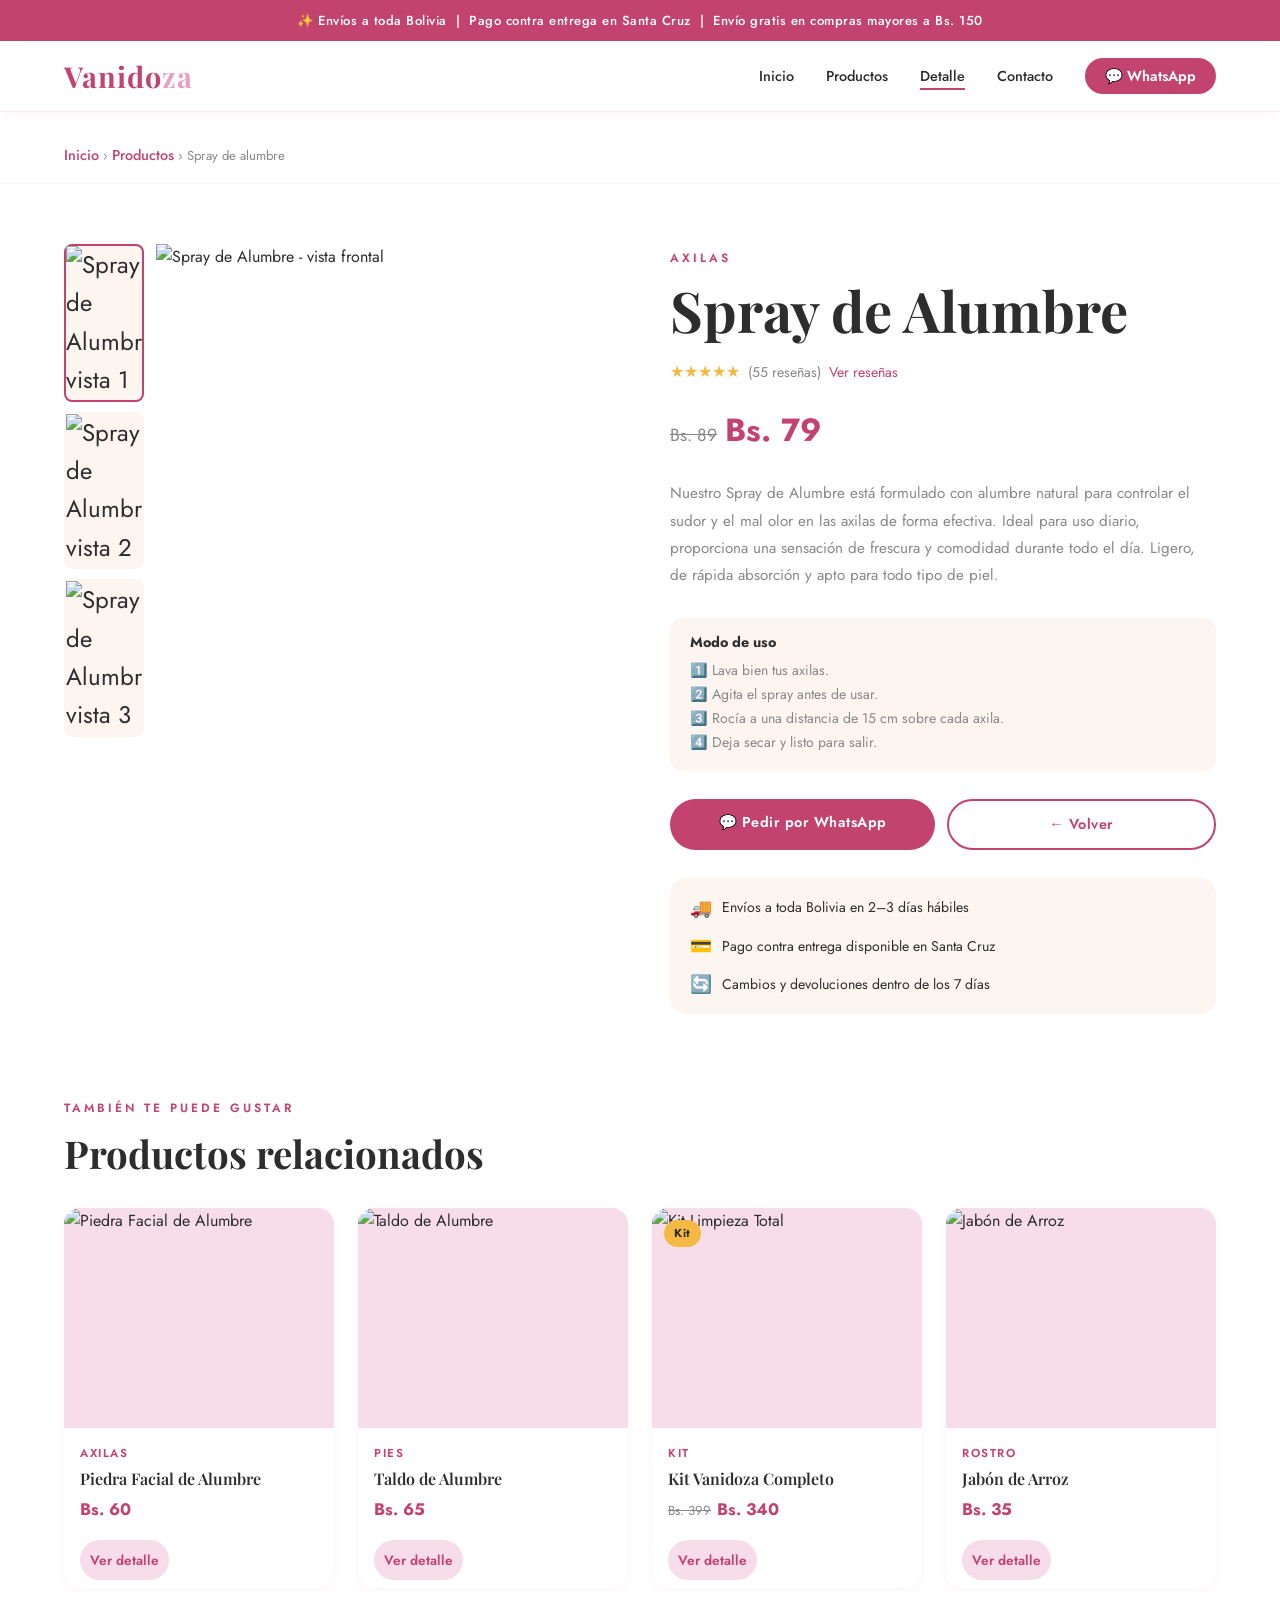
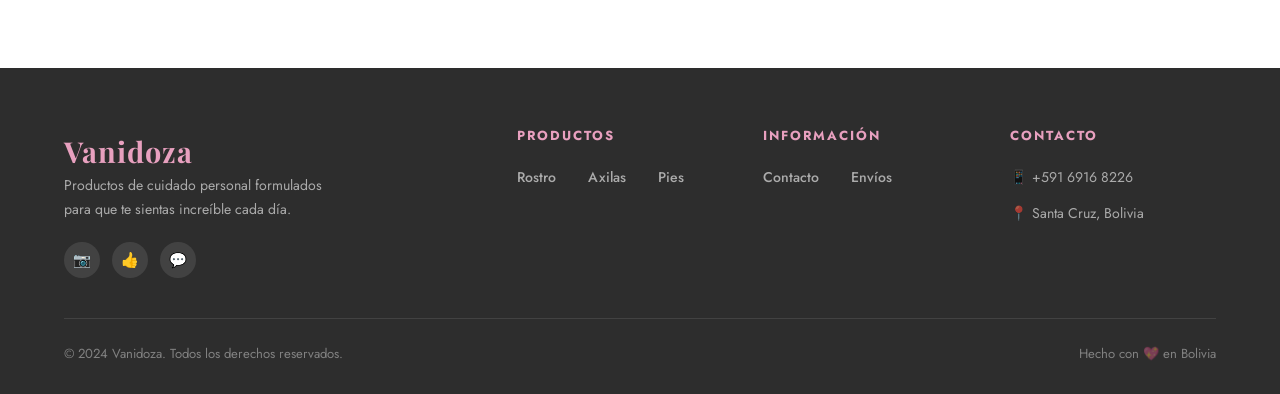
==== spray.html @ f446e94e "Add files via upload" ====
<!DOCTYPE html>
<html lang="es">
<head>
  <meta charset="UTF-8" />
  <meta name="viewport" content="width=device-width, initial-scale=1.0" />
  <meta name="description" content="Desodorante de Spray de Alumbre Vanidoza - 100% natural, unisex, 100ml. Envíos a toda Bolivia." />
  <title>Spray de Alumbre – Vanidoza</title>
  <link rel="stylesheet" href="styles.css" />
</head>
<body>

  <!-- Banner superior -->
  <div class="banner-top">
    ✨ Envíos a toda Bolivia &nbsp;|&nbsp; Pago contra entrega en Santa Cruz &nbsp;|&nbsp; Envío gratis en compras mayores a Bs. 150
  </div>

  <!-- Header -->
  <header>
    <div class="contenedor header-inner">
      <a href="index.html" class="logo">Vanido<span>za</span></a>
      <nav id="nav-principal">
        <ul id="nav-menu">
          <li><a href="index.html">Inicio</a></li>
          <li><a href="productos.html">Productos</a></li>
          <li><a href="producto.html" class="activo">Detalle</a></li>
          <li><a href="contacto.html">Contacto</a></li>
          <li>
            <a href="https://wa.me/59169168226?text=Hola,%20quiero%20hacer%20un%20pedido"
               class="nav-whatsapp" target="_blank" rel="noopener noreferrer">
              💬 WhatsApp
            </a>
          </li>
        </ul>
      </nav>
      <button class="menu-toggle" id="menu-toggle" aria-label="Abrir menú" aria-expanded="false">
        <span></span><span></span><span></span>
      </button>
    </div>
  </header>

  <!-- Breadcrumb -->
  <div style="padding: 16px 0; border-bottom: 1px solid rgba(232,160,191,0.15);">
    <div class="contenedor">
      <nav class="breadcrumb" aria-label="Ruta de navegación">
        <a href="index.html">Inicio</a> › 
        <a href="productos.html">Productos</a> › 
        Spray de alumbre
      </nav>
    </div>
  </div>

  <!-- Detalle del producto -->
  <main class="detalle-seccion">
    <div class="contenedor">
      <div class="detalle-grid">

        <!-- Galería -->
        <div class="detalle-galeria" aria-label="Galería de imágenes del producto">
          <!-- Thumbnails -->
          <div class="galeria-thumbs">
            <div class="thumb activo" role="button" tabindex="0" aria-label="Ver imagen 1"><img src="imagenes/spray/Spray.png" alt="Spray de Alumbre vista 1"></div>
            <div class="thumb" role="button" tabindex="0" aria-label="Ver imagen 2"><img src="imagenes/spray/Resultados.png" alt="Spray de Alumbre vista 2"></div>
            <div class="thumb" role="button" tabindex="0" aria-label="Ver imagen 3"><img src="imagenes/spray/Compración.png" alt="Spray de Alumbre vista 3"></div>
          </div>
          <!-- Imagen principal -->
          
          <img src="imagenes/spray/Spray.png" alt="Spray de Alumbre - vista frontal" id="img-principal">
        </div>

        <!-- Información del producto -->
        <div class="detalle-info">
          <span class="etiqueta-seccion">Axilas</span>
          <h1 class="detalle-nombre">Spray de Alumbre</h1>

          <!-- Estrellas y reseñas -->
          <div class="detalle-estrellas" aria-label="Calificación: 5 de 5 estrellas, 55 reseñas">
            <span style="color:#f4b942; font-size:1rem;">★★★★★</span>
            <span>(55 reseñas)</span>
            <span style="color:var(--rosa-oscuro); cursor:pointer;">Ver reseñas</span>
          </div>

          <!-- Precio -->
          <div class="detalle-precio" aria-label="Precio: Bs. 79, antes Bs. 89">
            <span class="antes">Bs. 89</span>Bs. 79
          </div>

          <!-- Descripción -->
          <p class="detalle-desc">
            Nuestro Spray de Alumbre está formulado con alumbre natural para controlar el sudor y el mal olor en las axilas de forma efectiva. Ideal para uso diario, proporciona una sensación de frescura y comodidad durante todo el día. Ligero, de rápida absorción y apto para todo tipo de piel.
          </p>

          <!-- Modo de uso -->
          <div style="background:var(--crema); border-radius:12px; padding:16px 20px; margin-bottom:28px;">
            <h3 style="font-size:0.9rem; margin-bottom:8px; font-family:'Jost',sans-serif;">Modo de uso</h3>
            <p style="font-size:0.88rem; color:var(--gris-claro); line-height:1.7;">
              1️⃣ Lava bien tus axilas. <br>
              2️⃣ Agita el spray antes de usar. <br>
              3️⃣ Rocía a una distancia de 15 cm sobre cada axila. <br>
              4️⃣ Deja secar y listo para salir.
            </p>
          </div>

          <!-- Botones de acción -->
          <div class="detalle-acciones">
            <a href="https://wa.me/59169168226?text=Hola,%20quiero%20pedir%20el%20Spray%20de%20Alumbre"
               class="btn btn-principal"
               target="_blank"
               rel="noopener noreferrer">
              💬 Pedir por WhatsApp
            </a>
            <a href="productos.html" class="btn btn-secundario">← Volver</a>
          </div>

          <!-- Info de envío -->
          <div class="detalle-envio" aria-label="Información de envío">
            <div class="detalle-envio-item">
              <span>🚚</span>
              <span>Envíos a toda Bolivia en 2–3 días hábiles</span>
            </div>
            <div class="detalle-envio-item">
              <span>💳</span>
              <span>Pago contra entrega disponible en Santa Cruz</span>
            </div>
            <div class="detalle-envio-item">
              <span>🔄</span>
              <span>Cambios y devoluciones dentro de los 7 días</span>
            </div>
          </div>
        </div>

      </div><!-- fin detalle-grid -->

      <!-- Productos relacionados -->
      <section style="margin-top: 80px;" aria-labelledby="titulo-relacionados">
        <div class="seccion-titulo" style="text-align:left; margin-bottom:32px;">
          <span class="etiqueta-seccion">También te puede gustar</span>
          <h2 id="titulo-relacionados">Productos relacionados</h2>
        </div>

        <div style="display:grid; grid-template-columns: repeat(4,1fr); gap:24px;" 
             class="relacionados-grid">

          <article class="producto-card">
            <div class="producto-img-wrap">
              <img src="imagenes/piedra/piedrita.png" alt="Piedra Facial de Alumbre">
            </div>
            <div class="producto-info">
              <p class="producto-categoria">Axilas</p>
              <h3 class="producto-nombre">Piedra Facial de Alumbre</h3>
              <p class="producto-precio">Bs. 60</p>
            </div>
            <div class="producto-footer">
              <a href="facial.html" class="btn-carrito">Ver detalle</a>
            </div>
          </article>

          <article class="producto-card">
            <div class="producto-img-wrap">
              <img src="imagenes/talco/talco.png" alt="Taldo de Alumbre">
            </div>
            <div class="producto-info">
              <p class="producto-categoria">Pies</p>
              <h3 class="producto-nombre">Taldo de Alumbre</h3>
              <p class="producto-precio">Bs. 65</p>
            </div>
            <div class="producto-footer">
              <a href="talco.html" class="btn-carrito">Ver detalle</a>
            </div>
          </article>

          <article class="producto-card">
            <div class="producto-img-wrap">
              <img src="imagenes/kit/4. Kit Limpieza total/1.png" alt="Kit Limpieza Total">
              <span class="producto-badge" style="background:#f4b942;color:#2D2D2D;">Kit</span>
            </div>
            <div class="producto-info">
              <p class="producto-categoria">Kit</p>
              <h3 class="producto-nombre">Kit Vanidoza Completo</h3>
              <p class="producto-precio"><span class="precio-antes">Bs. 399</span>Bs. 340</p>
            </div>
            <div class="producto-footer">
              <a href="kit.html" class="btn-carrito">Ver detalle</a>
            </div>
          </article>

          <article class="producto-card">
            <div class="producto-img-wrap">
              <img src="imagenes/arroz/arroz.png" alt="Jabón de Arroz">
            </div>
            <div class="producto-info">
              <p class="producto-categoria">Rostro</p>
              <h3 class="producto-nombre">Jabón de Arroz</h3>
              <p class="producto-precio">Bs. 35</p>
            </div>
            <div class="producto-footer">
              <a href="arroz.html" class="btn-carrito">Ver detalle</a>
            </div>
          </article>

        </div>
      </section>

    </div>
  </main>

  <!-- Footer -->
  <footer>
    <div class="contenedor">
      <div class="footer-grid">
        <div class="footer-brand">
          <a href="index.html" class="logo">Vanido<span>za</span></a>
          <p>Productos de cuidado personal formulados para que te sientas increíble cada día.</p>
          <div class="footer-redes">
            <a href="https://instagram.com" class="red-social" target="_blank" rel="noopener noreferrer" aria-label="Instagram">📷</a>
            <a href="https://facebook.com" class="red-social" target="_blank" rel="noopener noreferrer" aria-label="Facebook">👍</a>
            <a href="https://wa.me/59169168226" class="red-social" target="_blank" rel="noopener noreferrer" aria-label="WhatsApp">💬</a>
          </div>
        </div>
        <nav class="footer-col" aria-label="Categorías">
          <h4>Productos</h4>
          <ul>
            <li><a href="productos.html?categoria=rostro">Rostro</a></li>
            <li><a href="productos.html?categoria=axilas">Axilas</a></li>
            <li><a href="productos.html?categoria=pies">Pies</a></li>
          </ul>
        </nav>
        <nav class="footer-col" aria-label="Información">
          <h4>Información</h4>
          <ul>
            <li><a href="contacto.html">Contacto</a></li>
            <li><a href="contacto.html#envios">Envíos</a></li>
          </ul>
        </nav>
        <div class="footer-col">
          <h4>Contacto</h4>
          <ul>
            <li><a href="https://wa.me/59169168226" target="_blank" rel="noopener noreferrer">📱 +591 6916 8226</a></li>
            <li><a href="contacto.html">📍 Santa Cruz, Bolivia</a></li>
          </ul>
        </div>
      </div>
      <div class="footer-bottom">
        <p>© 2024 Vanidoza. Todos los derechos reservados.</p>
        <p>Hecho con 💖 en Bolivia</p>
      </div>
    </div>
  </footer>

  <script>
    /* Menú hamburguesa */
    document.getElementById('menu-toggle').addEventListener('click', function() {
      const menu = document.getElementById('nav-menu');
      const abierto = menu.classList.toggle('abierto');
      this.setAttribute('aria-expanded', abierto);
    });

    /* Galería: cambio de imagen al hacer clic en thumbnail */
    const thumbs = document.querySelectorAll('.thumb');
const imagenes = [
  'imagenes/spray/Spray.png',   // ← ruta de tu imagen 1
  'imagenes/spray/Resultados.png',  // ← ruta de tu imagen 2
  'imagenes/spray/Compración.png'   // ← ruta de tu imagen 3
];

thumbs.forEach((thumb, i) => {
  thumb.addEventListener('click', () => {
    thumbs.forEach(t => t.classList.remove('activo'));
    thumb.classList.add('activo');
    document.getElementById('img-principal').src = imagenes[i]; // ← cambia src, no textContent
  });

  thumb.addEventListener('keydown', (e) => {
    if (e.key === 'Enter' || e.key === ' ') thumb.click();
  });
});
  </script>

</body>
</html>
---- styles.css ----
/* =============================================
   VANIDOZA - Hoja de estilos principal
   Paleta: Rosa palo, crema, blanco, rosa oscuro
   ============================================= */

@import url('https://fonts.googleapis.com/css2?family=Playfair+Display:ital,wght@0,400;0,600;0,700;1,400&family=Jost:wght@300;400;500;600&display=swap');

/* ---- Variables ---- */
:root {
  --blanco: #FFFFFF;
  --crema: #FDF6F0;
  --rosa-palo: #E8A0BF;
  --rosa-oscuro: #C2446E;
  --rosa-suave: #f7dcea;
  --gris-texto: #2D2D2D;
  --gris-claro: #888;
  --sombra: 0 4px 20px rgba(194, 68, 110, 0.10);
  --sombra-hover: 0 8px 32px rgba(194, 68, 110, 0.20);
  --radio: 16px;
  --transicion: all 0.3s ease;
}

/* ---- Reset & Base ---- */
*, *::before, *::after {
  box-sizing: border-box;
  margin: 0;
  padding: 0;
}

html {
  scroll-behavior: smooth;
}

body {
  font-family: 'Jost', sans-serif;
  background-color: var(--blanco);
  color: var(--gris-texto);
  font-size: 16px;
  line-height: 1.6;
}

img {
  max-width: 100%;
  height: auto;
  display: block;
}

a {
  text-decoration: none;
  color: inherit;
}

ul {
  list-style: none;
}

/* ---- Tipografía ---- */
h1, h2, h3, h4 {
  font-family: 'Playfair Display', serif;
  line-height: 1.2;
}

h1 { font-size: clamp(2rem, 5vw, 3.5rem); }
h2 { font-size: clamp(1.6rem, 3vw, 2.4rem); }
h3 { font-size: 1.2rem; }

/* ---- Utilidades ---- */
.contenedor {
  max-width: 1200px;
  margin: 0 auto;
  padding: 0 24px;
}

.btn {
  display: inline-block;
  padding: 12px 28px;
  border-radius: 50px;
  font-family: 'Jost', sans-serif;
  font-weight: 600;
  font-size: 0.9rem;
  letter-spacing: 0.5px;
  cursor: pointer;
  transition: var(--transicion);
  border: none;
}

.btn-principal {
  background: var(--rosa-oscuro);
  color: var(--blanco);
}

.btn-principal:hover {
  background: #a3305a;
  transform: translateY(-2px);
  box-shadow: var(--sombra-hover);
}

.btn-secundario {
  background: transparent;
  color: var(--rosa-oscuro);
  border: 2px solid var(--rosa-oscuro);
}

.btn-secundario:hover {
  background: var(--rosa-oscuro);
  color: var(--blanco);
  transform: translateY(-2px);
}

.etiqueta-seccion {
  display: inline-block;
  font-family: 'Jost', sans-serif;
  font-size: 0.75rem;
  font-weight: 600;
  letter-spacing: 3px;
  text-transform: uppercase;
  color: var(--rosa-oscuro);
  margin-bottom: 12px;
}

/* ============================================
   HEADER & NAVEGACIÓN
   ============================================ */
header {
  position: sticky;
  top: 0;
  z-index: 100;
  background: rgba(255,255,255,0.95);
  backdrop-filter: blur(10px);
  border-bottom: 1px solid rgba(232, 160, 191, 0.2);
  box-shadow: 0 2px 12px rgba(194,68,110,0.06);
}

.header-inner {
  display: flex;
  align-items: center;
  justify-content: space-between;
  height: 70px;
}

.logo {
  font-family: 'Playfair Display', serif;
  font-size: 1.8rem;
  font-weight: 700;
  color: var(--rosa-oscuro);
  letter-spacing: 1px;
}

.logo span {
  color: var(--rosa-palo);
}

nav ul {
  display: flex;
  gap: 32px;
  align-items: center;
}

nav a {
  font-size: 0.9rem;
  font-weight: 500;
  color: var(--gris-texto);
  transition: var(--transicion);
  position: relative;
}

nav a::after {
  content: '';
  position: absolute;
  bottom: -4px;
  left: 0;
  width: 0;
  height: 2px;
  background: var(--rosa-oscuro);
  transition: var(--transicion);
}

nav a:hover::after,
nav a.activo::after {
  width: 100%;
}

nav a:hover {
  color: var(--rosa-oscuro);
}

.nav-whatsapp {
  background: var(--rosa-oscuro);
  color: var(--blanco) !important;
  padding: 8px 20px;
  border-radius: 50px;
  font-weight: 600 !important;
}

.nav-whatsapp:hover {
  background: #a3305a;
  transform: translateY(-1px);
}

.nav-whatsapp::after {
  display: none !important;
}

/* Menú hamburguesa */
.menu-toggle {
  display: none;
  flex-direction: column;
  gap: 5px;
  cursor: pointer;
  background: none;
  border: none;
  padding: 4px;
}

.menu-toggle span {
  display: block;
  width: 24px;
  height: 2px;
  background: var(--gris-texto);
  transition: var(--transicion);
}

/* ============================================
   BANNER / ANUNCIO SUPERIOR
   ============================================ */
.banner-top {
  background: var(--rosa-oscuro);
  color: var(--blanco);
  text-align: center;
  padding: 10px 24px;
  font-size: 0.82rem;
  font-weight: 500;
  letter-spacing: 0.5px;
}

/* ============================================
   HERO
   ============================================ */
.hero {
  background: linear-gradient(135deg, var(--crema) 0%, var(--rosa-suave) 100%);
  padding: 80px 0 60px;
  overflow: hidden;
  position: relative;
}

.hero::before {
  content: '';
  position: absolute;
  width: 400px;
  height: 400px;
  background: radial-gradient(circle, rgba(232,160,191,0.3) 0%, transparent 70%);
  top: -100px;
  right: -100px;
  border-radius: 50%;
}

.hero-inner {
  display: grid;
  grid-template-columns: 1fr 1fr;
  gap: 48px;
  align-items: center;
}

.hero-texto h1 {
  margin-bottom: 20px;
  color: var(--gris-texto);
}

.hero-texto h1 em {
  font-style: italic;
  color: var(--rosa-oscuro);
}

.hero-texto p {
  font-size: 1.05rem;
  color: var(--gris-claro);
  margin-bottom: 32px;
  max-width: 420px;
}

.hero-botones {
  display: flex;
  gap: 16px;
  flex-wrap: wrap;
}

.hero-imagen {
  position: relative;
  display: flex;
  justify-content: center;
}

.hero-img-placeholder {
  width: 100%;
  max-width: 460px;
  aspect-ratio: 4/3;
  background: linear-gradient(135deg, var(--rosa-palo) 0%, var(--rosa-oscuro) 100%);
  border-radius: 24px;
  display: flex;
  align-items: center;
  justify-content: center;
  font-family: 'Playfair Display', serif;
  font-size: 1.1rem;
  color: rgba(255,255,255,0.8);
  box-shadow: var(--sombra-hover);
  overflow: hidden;
}

.hero-img-placeholder img {
  width: 100%;
  height: 100%;
  object-fit: cover;
  border-radius: 24px;
}

.hero-badge {
  position: absolute;
  bottom: -16px;
  left: -16px;
  background: var(--blanco);
  border-radius: var(--radio);
  padding: 16px 20px;
  box-shadow: var(--sombra);
  display: flex;
  align-items: center;
  gap: 12px;
}

.hero-badge-icono {
  font-size: 1.8rem;
}

.hero-badge-texto strong {
  display: block;
  font-size: 1.1rem;
  color: var(--rosa-oscuro);
}

.hero-badge-texto span {
  font-size: 0.78rem;
  color: var(--gris-claro);
}

.hero-imagen img {
  width: 100%;
  max-width: 460px;
  height: 350px;
  object-fit: cover;
  border-radius: 24px;
}

/* ============================================
   SECCIÓN: CATEGORÍAS
   ============================================ */
.categorias {
  padding: 80px 0;
  background: var(--blanco);
}

.seccion-titulo {
  text-align: center;
  margin-bottom: 48px;
}

.seccion-titulo h2 {
  margin-bottom: 12px;
}

.seccion-titulo p {
  color: var(--gris-claro);
  max-width: 500px;
  margin: 0 auto;
}

.categorias-grid {
  display: grid;
  grid-template-columns: repeat(3, 1fr);
  gap: 24px;
}

.categoria-card {
  position: relative;
  border-radius: var(--radio);
  overflow: hidden;
  aspect-ratio: 3/4;
  cursor: pointer;
  transition: var(--transicion);
}

.categoria-card:hover {
  transform: translateY(-6px);
  box-shadow: var(--sombra-hover);
}

.categoria-img {
  width: 100%;
  height: 100%;
  object-fit: cover;
}

.categoria-img-placeholder {
  width: 100%;
  height: 100%;
  display: flex;
  align-items: center;
  justify-content: center;
  font-size: 3rem;
}

.categoria-card:nth-child(1) .categoria-img-placeholder { background: linear-gradient(160deg, #f7c5d8, #e8a0bf); }
.categoria-card:nth-child(2) .categoria-img-placeholder { background: linear-gradient(160deg, #fddde6, #f4b8c8); }
.categoria-card:nth-child(3) .categoria-img-placeholder { background: linear-gradient(160deg, #e8a0bf, #c2446e); }

.categoria-overlay {
  position: absolute;
  bottom: 0;
  left: 0;
  right: 0;
  background: linear-gradient(transparent, rgba(45,45,45,0.75));
  padding: 32px 20px 20px;
  color: var(--blanco);
}

.categoria-overlay h3 {
  font-size: 1.3rem;
  margin-bottom: 4px;
}

.categoria-overlay span {
  font-size: 0.82rem;
  opacity: 0.85;
}

.categoria-ver {
  display: inline-block;
  margin-top: 10px;
  font-size: 0.82rem;
  font-weight: 600;
  color: var(--rosa-palo);
  border-bottom: 1px solid var(--rosa-palo);
  transition: var(--transicion);
}

.categoria-card:hover .categoria-ver {
  color: var(--blanco);
  border-color: var(--blanco);
}

/* ============================================
   SECCIÓN: CARRUSEL DE PRODUCTOS
   ============================================ */
.carrusel-seccion {
  padding: 80px 0;
  background: var(--crema);
}

.carrusel-wrapper {
  position: relative;
}

.carrusel-track-container {
  overflow: hidden;
  border-radius: var(--radio);
}

.carrusel-track {
  display: flex;
  gap: 24px;
  transition: transform 0.5s cubic-bezier(0.25, 0.46, 0.45, 0.94);
  will-change: transform;
}

.carrusel-item {
  min-width: calc(25% - 18px);
  flex-shrink: 0;
}

.producto-card {
  background: var(--blanco);
  border-radius: var(--radio);
  overflow: hidden;
  transition: var(--transicion);
  box-shadow: 0 2px 8px rgba(194,68,110,0.06);
  height: 380px;        
  display: flex;        
  flex-direction: column; 
}

.producto-card:hover {
  transform: translateY(-4px);
  box-shadow: var(--sombra-hover);
}

.producto-img-wrap {
    position: relative;
  width: 100%;
  height: 220px;        /* ← solo height fijo, sin aspect-ratio */
  overflow: hidden;
  background: var(--rosa-suave);
}

.producto-img-wrap img {
  width: 100%;
  height: 100%;
  object-fit: cover;
  transition: transform 0.4s ease;
}

.producto-card:hover .producto-img-wrap img {
  transform: scale(1.05);
}

.producto-img-placeholder {
  width: 100%;
  height: 100%;
  display: flex;
  align-items: center;
  justify-content: center;
  font-size: 3.5rem;
  background: linear-gradient(135deg, var(--rosa-suave), #fce8f3);
}

.producto-badge {
  position: absolute;
  top: 12px;
  left: 12px;
  background: var(--rosa-oscuro);
  color: var(--blanco);
  font-size: 0.72rem;
  font-weight: 700;
  letter-spacing: 0.5px;
  padding: 4px 10px;
  border-radius: 50px;
}

.producto-info {
  padding: 16px;
  flex: 1;
}

.producto-categoria {
  font-size: 0.72rem;
  text-transform: uppercase;
  letter-spacing: 1.5px;
  color: var(--rosa-oscuro);
  font-weight: 600;
  margin-bottom: 6px;
}

.producto-nombre {
  font-family: 'Playfair Display', serif;
  font-size: 1rem;
  font-weight: 600;
  margin-bottom: 8px;
  color: var(--gris-texto);
}

.producto-precio {
  font-size: 1.05rem;
  font-weight: 700;
  color: var(--rosa-oscuro);
}

.producto-precio .precio-antes {
  font-size: 0.82rem;
  color: var(--gris-claro);
  text-decoration: line-through;
  font-weight: 400;
  margin-right: 6px;
}

.producto-footer {
  padding: 0 16px 16px;
}

.btn-carrito {
  width: 100%;
  background: var(--rosa-suave);
  color: var(--rosa-oscuro);
  border: none;
  padding: 10px;
  border-radius: 50px;
  font-family: 'Jost', sans-serif;
  font-weight: 600;
  font-size: 0.85rem;
  cursor: pointer;
  transition: var(--transicion);
}

.btn-carrito:hover {
  background: var(--rosa-oscuro);
  color: var(--blanco);
}

/* Controles del carrusel */
.carrusel-controles {
  display: flex;
  align-items: center;
  justify-content: center;
  gap: 16px;
  margin-top: 32px;
}

.carrusel-btn {
  width: 44px;
  height: 44px;
  border-radius: 50%;
  border: 2px solid var(--rosa-oscuro);
  background: transparent;
  color: var(--rosa-oscuro);
  font-size: 1.1rem;
  cursor: pointer;
  transition: var(--transicion);
  display: flex;
  align-items: center;
  justify-content: center;
}

.carrusel-btn:hover {
  background: var(--rosa-oscuro);
  color: var(--blanco);
}

.carrusel-dots {
  display: flex;
  gap: 8px;
}

.dot {
  width: 8px;
  height: 8px;
  border-radius: 50%;
  background: var(--rosa-palo);
  cursor: pointer;
  transition: var(--transicion);
}

.dot.activo {
  background: var(--rosa-oscuro);
  width: 24px;
  border-radius: 4px;
}

/* ============================================
   SECCIÓN: MÁS COMPRADOS
   ============================================ */
.mas-comprados {
  padding: 80px 0;
  background: var(--blanco);
}

.mas-comprados-grid {
  display: grid;
  grid-template-columns: repeat(4, 1fr);
  gap: 24px;
}

.mas-comprados .producto-card {
  position: relative;
}

.ranking-badge {
  position: absolute;
  top: -1px;
  right: -1px;
  width: 36px;
  height: 36px;
  background: var(--rosa-oscuro);
  color: var(--blanco);
  font-weight: 700;
  font-size: 0.85rem;
  border-radius: 0 var(--radio) 0 var(--radio);
  display: flex;
  align-items: center;
  justify-content: center;
  z-index: 2;
}

.estrellas {
  color: #f4b942;
  font-size: 0.8rem;
  margin-bottom: 4px;
}

/* ============================================
   SECCIÓN: STRIP DE BENEFICIOS
   ============================================ */
.beneficios {
  background: var(--rosa-oscuro);
  padding: 40px 0;
}

.beneficios-grid {
  display: grid;
  grid-template-columns: repeat(4, 1fr);
  gap: 24px;
  text-align: center;
}

.beneficio-item {
  color: var(--blanco);
}

.beneficio-icono {
  font-size: 1.8rem;
  margin-bottom: 10px;
}

.beneficio-item h4 {
  font-family: 'Jost', sans-serif;
  font-size: 0.9rem;
  font-weight: 600;
  margin-bottom: 4px;
}

.beneficio-item p {
  font-size: 0.78rem;
  opacity: 0.85;
}

/* ============================================
   FOOTER
   ============================================ */
footer {
  background: var(--gris-texto);
  color: rgba(255,255,255,0.85);
  padding: 60px 0 30px;
}

.footer-grid {
  display: grid;
  grid-template-columns: 2fr 1fr 1fr 1fr;
  gap: 40px;
  margin-bottom: 40px;
}

.footer-brand .logo {
  color: var(--rosa-palo);
  margin-bottom: 16px;
}

.footer-brand p {
  font-size: 0.88rem;
  line-height: 1.7;
  color: rgba(255,255,255,0.6);
  max-width: 280px;
}

.footer-redes {
  display: flex;
  gap: 12px;
  margin-top: 20px;
}

.red-social {
  width: 36px;
  height: 36px;
  border-radius: 50%;
  background: rgba(255,255,255,0.1);
  display: flex;
  align-items: center;
  justify-content: center;
  font-size: 0.9rem;
  transition: var(--transicion);
  color: var(--blanco);
}

.red-social:hover {
  background: var(--rosa-oscuro);
}

.footer-col h4 {
  font-family: 'Jost', sans-serif;
  font-size: 0.82rem;
  font-weight: 700;
  letter-spacing: 2px;
  text-transform: uppercase;
  color: var(--rosa-palo);
  margin-bottom: 20px;
}

.footer-col ul li {
  margin-bottom: 10px;
}

.footer-col a {
  font-size: 0.88rem;
  color: rgba(255,255,255,0.6);
  transition: var(--transicion);
}

.footer-col a:hover {
  color: var(--rosa-palo);
}

.footer-bottom {
  border-top: 1px solid rgba(255,255,255,0.1);
  padding-top: 24px;
  display: flex;
  justify-content: space-between;
  align-items: center;
  font-size: 0.82rem;
  color: rgba(255,255,255,0.4);
}

/* ============================================
   PÁGINAS INTERNAS - PRODUCTOS
   ============================================ */
.page-hero {
  background: linear-gradient(135deg, var(--crema), var(--rosa-suave));
  padding: 60px 0;
  text-align: center;
}

.page-hero h1 {
  margin-bottom: 12px;
}

.page-hero p {
  color: var(--gris-claro);
  max-width: 500px;
  margin: 0 auto;
}

.breadcrumb {
  font-size: 0.82rem;
  color: var(--gris-claro);
  margin-top: 16px;
}

.breadcrumb a {
  color: var(--rosa-oscuro);
}

.breadcrumb a:hover {
  text-decoration: underline;
}

/* Filtros */
.filtros-bar {
  padding: 32px 0;
  border-bottom: 1px solid rgba(232,160,191,0.2);
}

.filtros-inner {
  display: flex;
  align-items: center;
  justify-content: space-between;
  gap: 16px;
  flex-wrap: wrap;
}

.filtros-categorias {
  display: flex;
  gap: 10px;
  flex-wrap: wrap;
}

.filtro-btn {
  padding: 8px 18px;
  border-radius: 50px;
  border: 1.5px solid rgba(194,68,110,0.25);
  background: transparent;
  font-family: 'Jost', sans-serif;
  font-size: 0.85rem;
  color: var(--gris-texto);
  cursor: pointer;
  transition: var(--transicion);
}

.filtro-btn:hover,
.filtro-btn.activo {
  background: var(--rosa-oscuro);
  color: var(--blanco);
  border-color: var(--rosa-oscuro);
}

.productos-seccion {
  padding: 48px 0 80px;
}

.productos-grid {
  display: grid;
  grid-template-columns: repeat(4, 1fr);
  gap: 24px;
}

/* ============================================
   PÁGINA: DETALLE DE PRODUCTO
   ============================================ */
.detalle-seccion {
  padding: 60px 0 80px;
}

.detalle-grid {
  display: grid;
  grid-template-columns: 1fr 1fr;
  gap: 60px;
  align-items: start;
}

.detalle-galeria {
  display: grid;
  grid-template-columns: 80px 1fr;
  gap: 12px;
}

.galeria-principal {
  aspect-ratio: 1;
  border-radius: var(--radio);
  overflow: hidden;
  background: var(--rosa-suave);
  display: flex;
  align-items: center;
  justify-content: center;
  font-size: 5rem;
  grid-column: 2;
}

.galeria-thumbs {
  display: flex;
  flex-direction: column;
  gap: 10px;
  grid-column: 1;
  grid-row: 1;
}

.thumb {
  aspect-ratio: 1;
  border-radius: 8px;
  background: var(--crema);
  border: 2px solid transparent;
  cursor: pointer;
  transition: var(--transicion);
  display: flex;
  align-items: center;
  justify-content: center;
  font-size: 1.5rem;
}

.thumb.activo,
.thumb:hover {
  border-color: var(--rosa-oscuro);
}

.detalle-info .etiqueta-seccion {
  margin-bottom: 8px;
}

.detalle-nombre {
  margin-bottom: 16px;
}

.detalle-estrellas {
  display: flex;
  align-items: center;
  gap: 8px;
  margin-bottom: 20px;
  font-size: 0.88rem;
  color: var(--gris-claro);
}

.detalle-precio {
  font-size: 2rem;
  font-weight: 700;
  color: var(--rosa-oscuro);
  margin-bottom: 24px;
}

.detalle-precio .antes {
  font-size: 1.1rem;
  color: var(--gris-claro);
  text-decoration: line-through;
  font-weight: 400;
  margin-right: 8px;
}

.detalle-desc {
  color: var(--gris-claro);
  line-height: 1.8;
  margin-bottom: 28px;
  font-size: 0.95rem;
}

.detalle-acciones {
  display: flex;
  gap: 12px;
  margin-bottom: 28px;
}

.detalle-acciones .btn {
  flex: 1;
  text-align: center;
}

.detalle-envio {
  background: var(--crema);
  border-radius: var(--radio);
  padding: 16px 20px;
  display: flex;
  flex-direction: column;
  gap: 10px;
}

.detalle-envio-item {
  display: flex;
  align-items: center;
  gap: 10px;
  font-size: 0.88rem;
}

.detalle-envio-item span:first-child {
  font-size: 1.1rem;
}

/* ============================================
   PÁGINA: CONTACTO
   ============================================ */
.contacto-seccion {
  padding: 80px 0;
}

.contacto-grid {
  display: grid;
  grid-template-columns: 1fr 1.5fr;
  gap: 60px;
  align-items: start;
}

.contacto-info h2 {
  margin-bottom: 16px;
}

.contacto-info p {
  color: var(--gris-claro);
  margin-bottom: 32px;
}

.contacto-datos {
  display: flex;
  flex-direction: column;
  gap: 20px;
}

.contacto-dato {
  display: flex;
  align-items: flex-start;
  gap: 16px;
}

.contacto-dato-icono {
  width: 44px;
  height: 44px;
  min-width: 44px;
  background: var(--rosa-suave);
  border-radius: 12px;
  display: flex;
  align-items: center;
  justify-content: center;
  font-size: 1.1rem;
}

.contacto-dato-texto strong {
  display: block;
  font-size: 0.85rem;
  margin-bottom: 2px;
}

.contacto-dato-texto span {
  font-size: 0.9rem;
  color: var(--gris-claro);
}

/* Formulario */
.form-contacto {
  background: var(--crema);
  border-radius: 24px;
  padding: 40px;
}

.form-contacto h3 {
  font-size: 1.4rem;
  margin-bottom: 28px;
}

.form-grupo {
  margin-bottom: 20px;
}

.form-fila {
  display: grid;
  grid-template-columns: 1fr 1fr;
  gap: 16px;
}

label {
  display: block;
  font-size: 0.82rem;
  font-weight: 600;
  color: var(--gris-texto);
  margin-bottom: 6px;
  letter-spacing: 0.3px;
}

input[type="text"],
input[type="email"],
input[type="tel"],
select,
textarea {
  width: 100%;
  padding: 12px 16px;
  border: 1.5px solid rgba(194,68,110,0.2);
  border-radius: 12px;
  font-family: 'Jost', sans-serif;
  font-size: 0.92rem;
  color: var(--gris-texto);
  background: var(--blanco);
  transition: var(--transicion);
  outline: none;
}

input:focus,
select:focus,
textarea:focus {
  border-color: var(--rosa-oscuro);
  box-shadow: 0 0 0 3px rgba(194,68,110,0.1);
}

textarea {
  min-height: 130px;
  resize: vertical;
}

.btn-enviar {
  width: 100%;
  padding: 14px;
  font-size: 1rem;
}

/* ============================================
   RESPONSIVE
   ============================================ */
@media (max-width: 1024px) {
  .mas-comprados-grid,
  .productos-grid {
    grid-template-columns: repeat(3, 1fr);
  }

  .footer-grid {
    grid-template-columns: 1fr 1fr;
    gap: 30px;
  }

  .beneficios-grid {
    grid-template-columns: repeat(2, 1fr);
  }

  .carrusel-item {
    min-width: calc(33.333% - 16px);
  }
}

@media (max-width: 768px) {
  /* Nav */
  .relacionados-grid {
  grid-template-columns: repeat(2, 1fr) !important;
}
  nav ul {
    display: none;
    position: absolute;
    top: 70px;
    left: 0;
    right: 0;
    background: var(--blanco);
    flex-direction: column;
    padding: 20px 24px;
    gap: 16px;
    border-bottom: 1px solid rgba(232,160,191,0.2);
    box-shadow: 0 8px 24px rgba(0,0,0,0.08);
  }

  nav ul.abierto {
    display: flex;
  }

  .menu-toggle {
    display: flex;
  }

  /* Hero */
  .hero-inner {
    grid-template-columns: 1fr;
    text-align: center;
  }

  .hero-texto p {
    max-width: 100%;
  }

  .hero-botones {
    justify-content: center;
  }

  .hero-imagen {
    order: -1;
  }

  .hero-badge {
    display: none;
  }

  /* Categorías */
  .categorias-grid {
    grid-template-columns: 1fr;
    gap: 16px;
  }

  .categoria-card {
    aspect-ratio: 16/9;
  }

  /* Carrusel */
  .carrusel-item {
    min-width: calc(50% - 12px);
  }

  /* Más comprados */
  .mas-comprados-grid,
  .productos-grid {
    grid-template-columns: repeat(2, 1fr);
  }

  /* Detalle */
  .detalle-grid {
    grid-template-columns: 1fr;
    gap: 32px;
  }

  .detalle-galeria {
    grid-template-columns: 1fr;
  }

  .galeria-thumbs {
    flex-direction: row;
    grid-column: 1;
    grid-row: 2;
  }

  .galeria-principal {
    grid-column: 1;
    grid-row: 1;
  }

  /* Contacto */
  .contacto-grid {
    grid-template-columns: 1fr;
  }

  /* Footer */
  .footer-grid {
    grid-template-columns: 1fr;
  }

  .footer-bottom {
    flex-direction: column;
    gap: 8px;
    text-align: center;
  }
}

@media (max-width: 480px) {
  .relacionados-grid {
  grid-template-columns: 1fr !important;
}
  .mas-comprados-grid,
  .productos-grid {
    grid-template-columns: 1fr;
  }

  .carrusel-item {
    min-width: calc(100% - 0px);
  }

  .form-fila {
    grid-template-columns: 1fr;
  }

  .detalle-acciones {
    flex-direction: column;
  }

  .beneficios-grid {
    grid-template-columns: 1fr;
  }
}
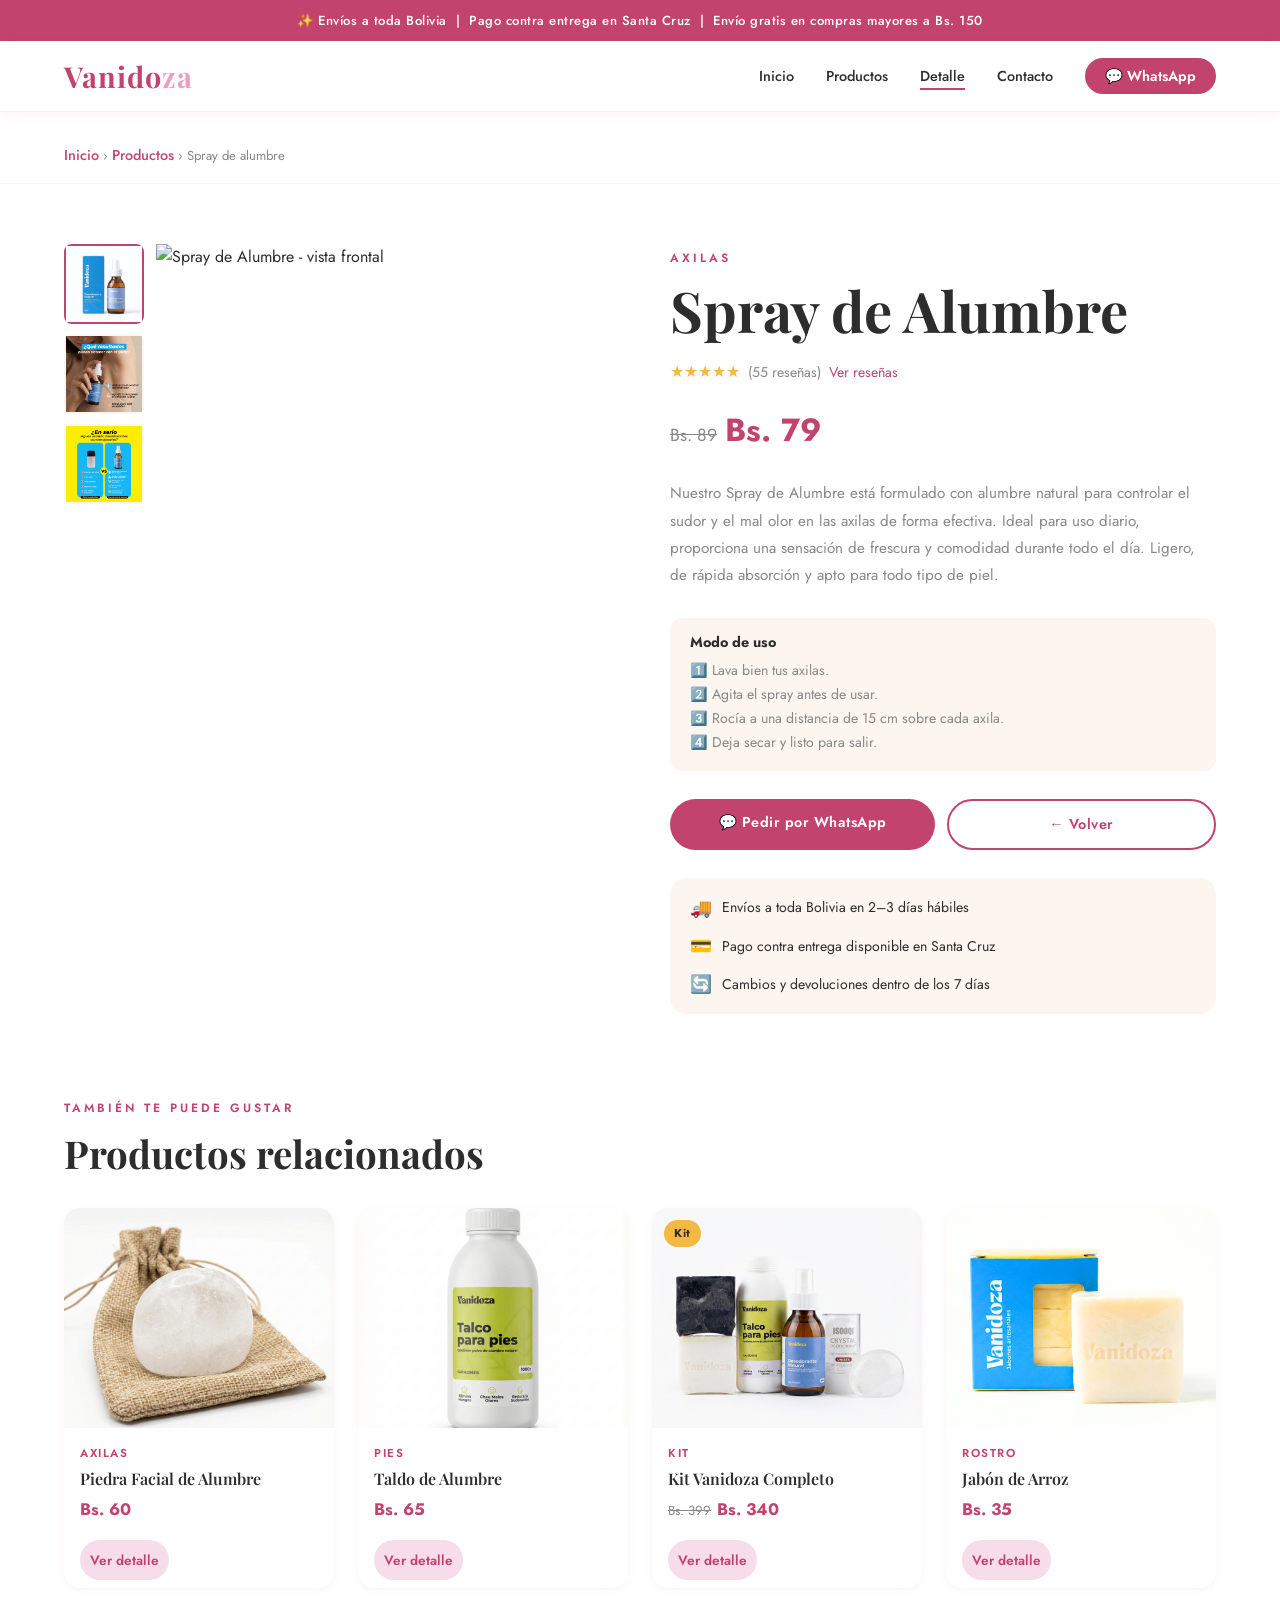
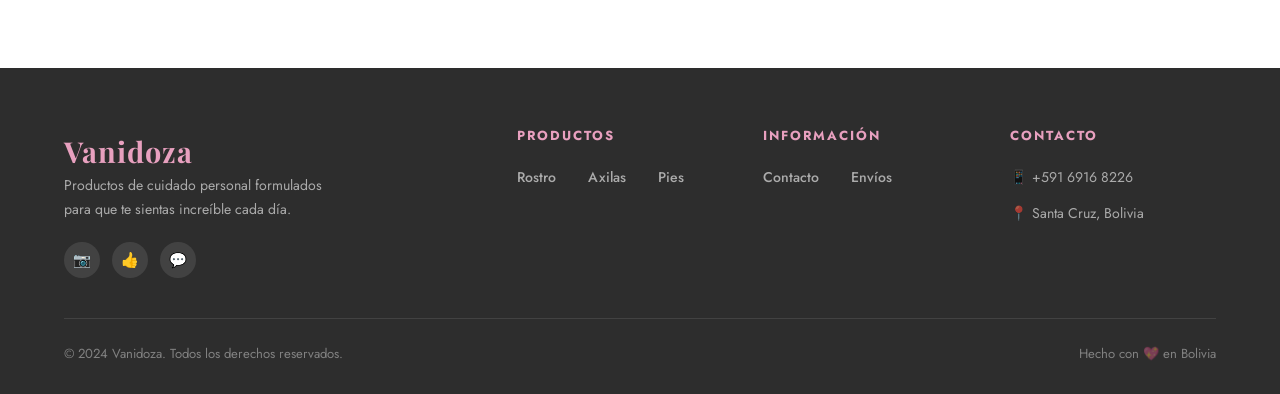
==== commit 593b1452: "Update spray.html" ====
--- a/spray.html
+++ b/spray.html
@@ -58,7 +58,7 @@
         <div class="detalle-galeria" aria-label="Galería de imágenes del producto">
           <!-- Thumbnails -->
           <div class="galeria-thumbs">
-            <div class="thumb activo" role="button" tabindex="0" aria-label="Ver imagen 1"><img src="imagenes/spray/Spray.png" alt="Spray de Alumbre vista 1"></div>
+            <div class="thumb activo" role="button" tabindex="0" aria-label="Ver imagen 1"><img src="imagenes/spray/spray.png" alt="Spray de Alumbre vista 1"></div>
             <div class="thumb" role="button" tabindex="0" aria-label="Ver imagen 2"><img src="imagenes/spray/Resultados.png" alt="Spray de Alumbre vista 2"></div>
             <div class="thumb" role="button" tabindex="0" aria-label="Ver imagen 3"><img src="imagenes/spray/Compración.png" alt="Spray de Alumbre vista 3"></div>
           </div>
--- a/styles.css
+++ b/styles.css
@@ -1162,6 +1162,11 @@
 
 @media (max-width: 768px) {
   /* Nav */
+
+  .producto-img-wrap {
+  height: 180px;
+}
+
   .relacionados-grid {
   grid-template-columns: repeat(2, 1fr) !important;
 }
@@ -1269,6 +1274,11 @@
 }
 
 @media (max-width: 480px) {
+
+  .producto-img-wrap {
+  height: 160px;
+}
+
   .relacionados-grid {
   grid-template-columns: 1fr !important;
 }
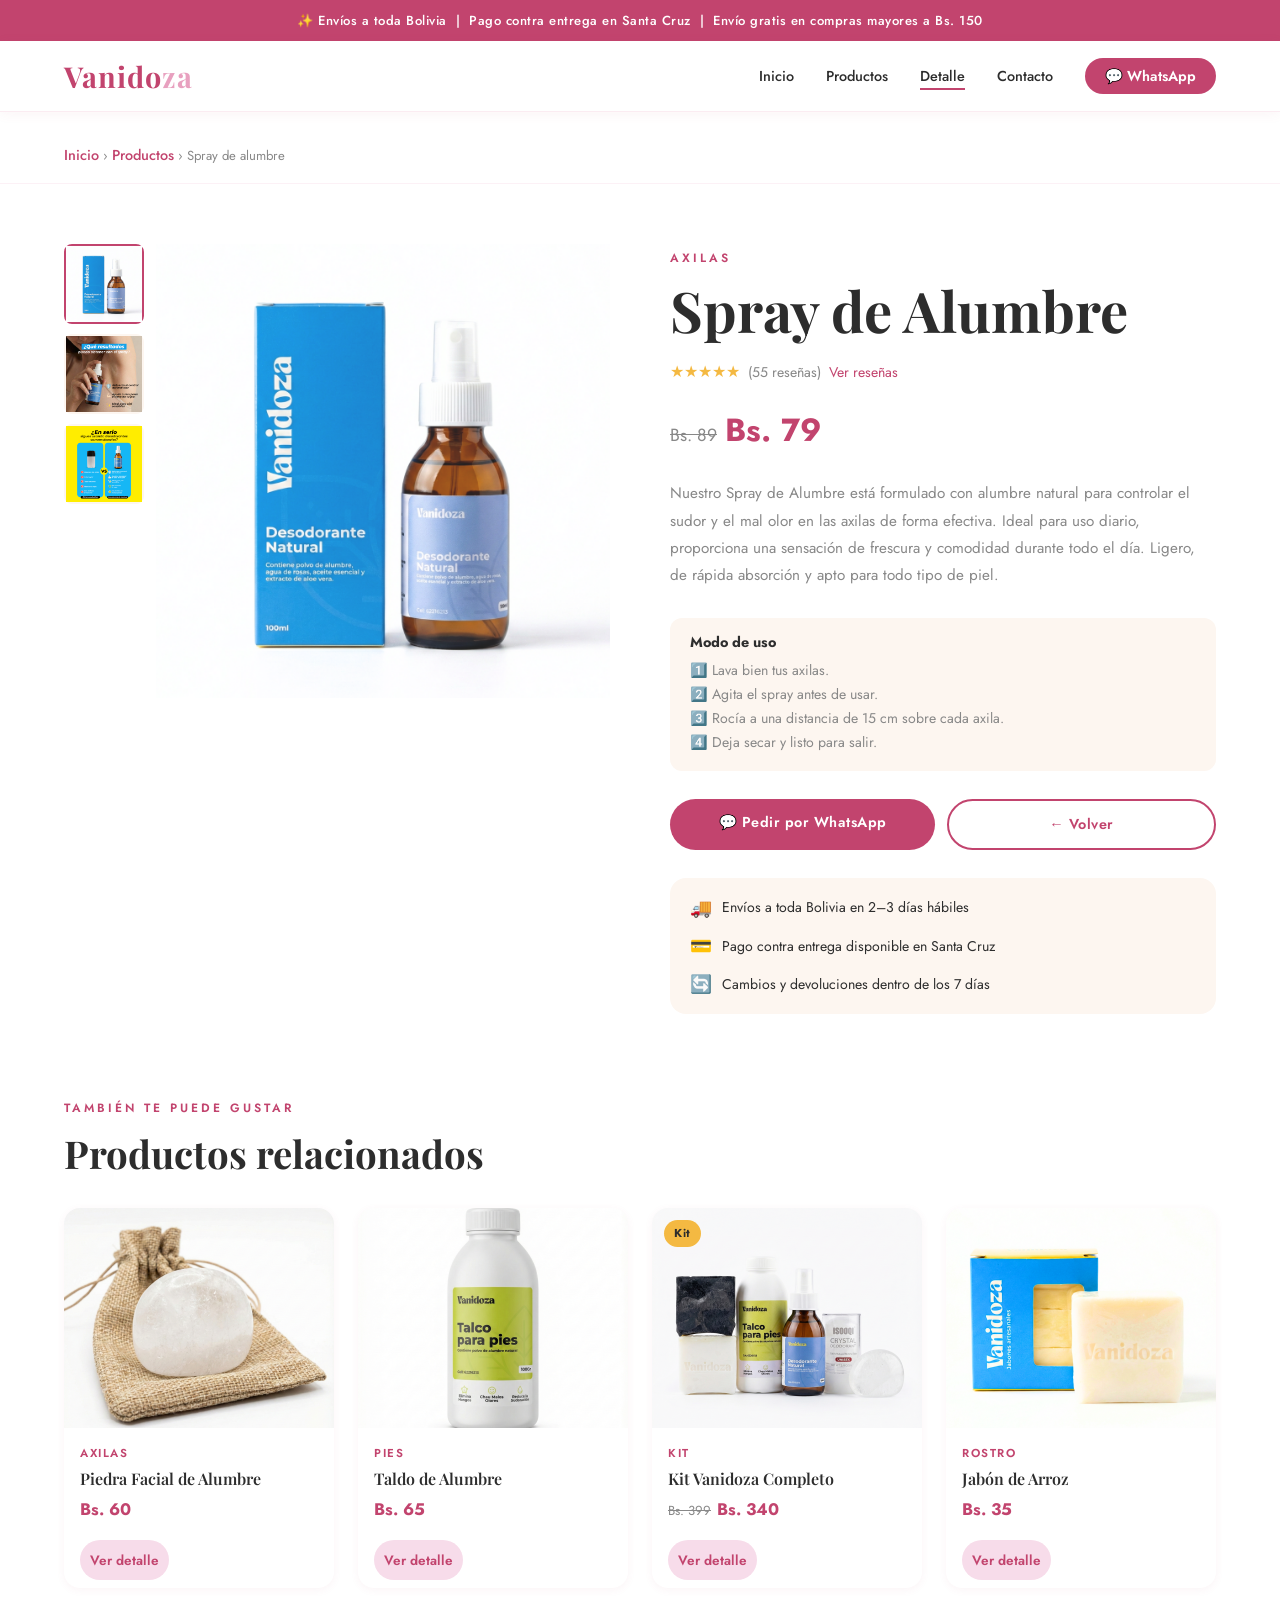
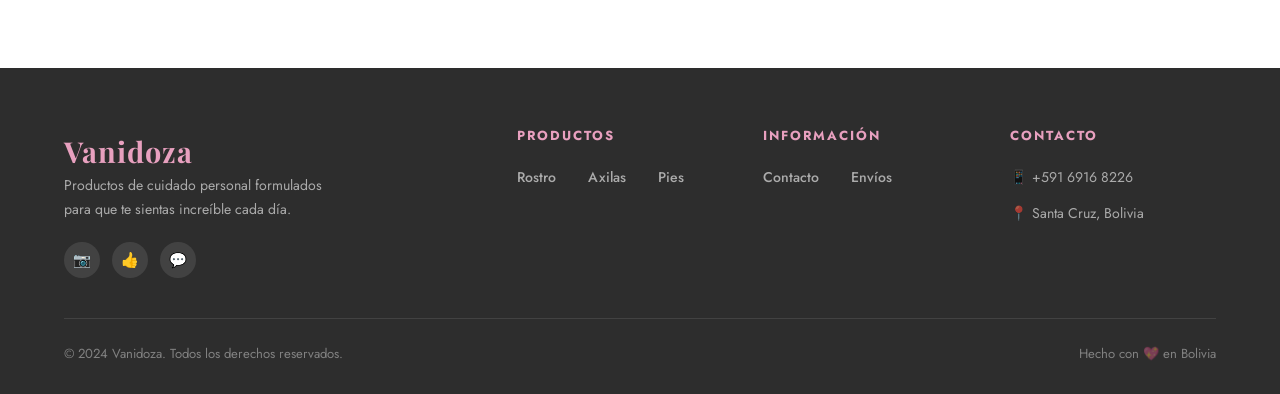
==== commit 17650bd0: "correccion img spray" ====
--- a/spray.html
+++ b/spray.html
@@ -64,7 +64,7 @@
           </div>
           <!-- Imagen principal -->
           
-          <img src="imagenes/spray/Spray.png" alt="Spray de Alumbre - vista frontal" id="img-principal">
+          <img src="imagenes/spray/spray.png" alt="Spray de Alumbre - vista frontal" id="img-principal">
         </div>
 
         <!-- Información del producto -->
